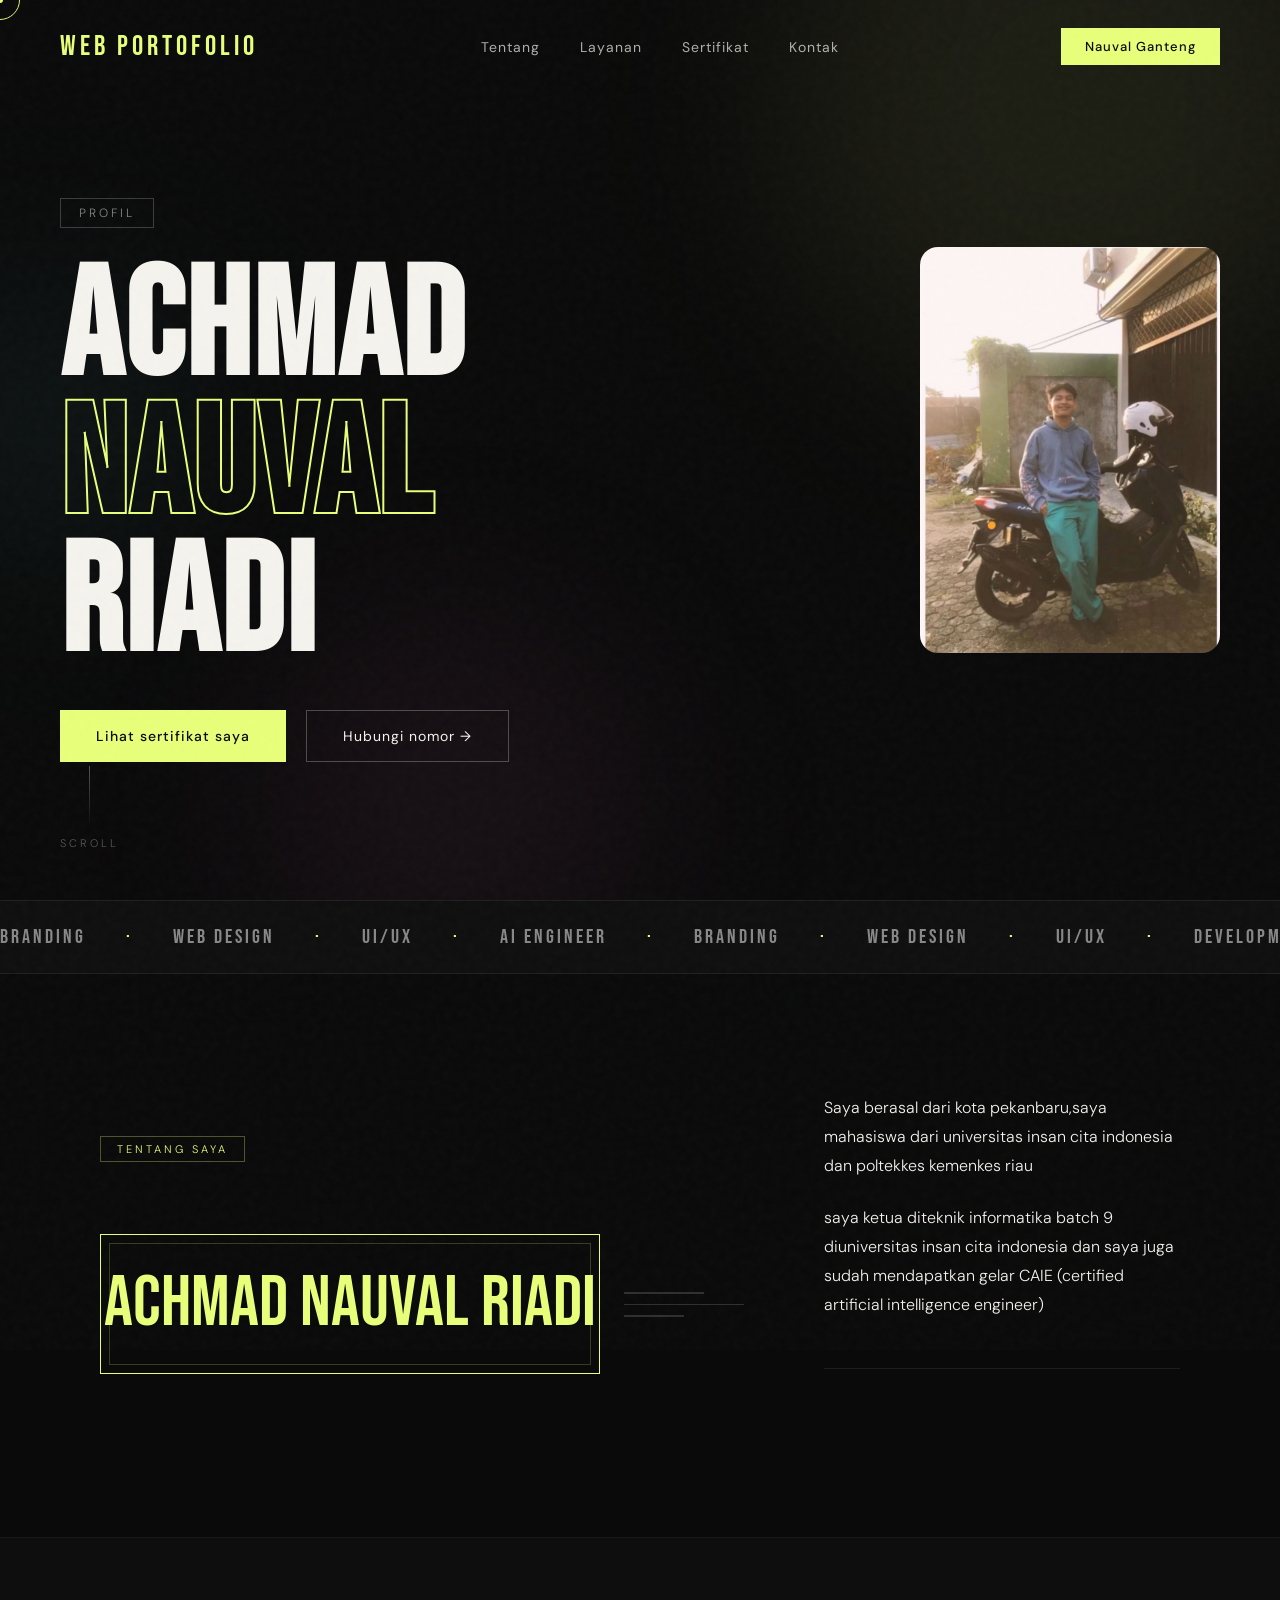
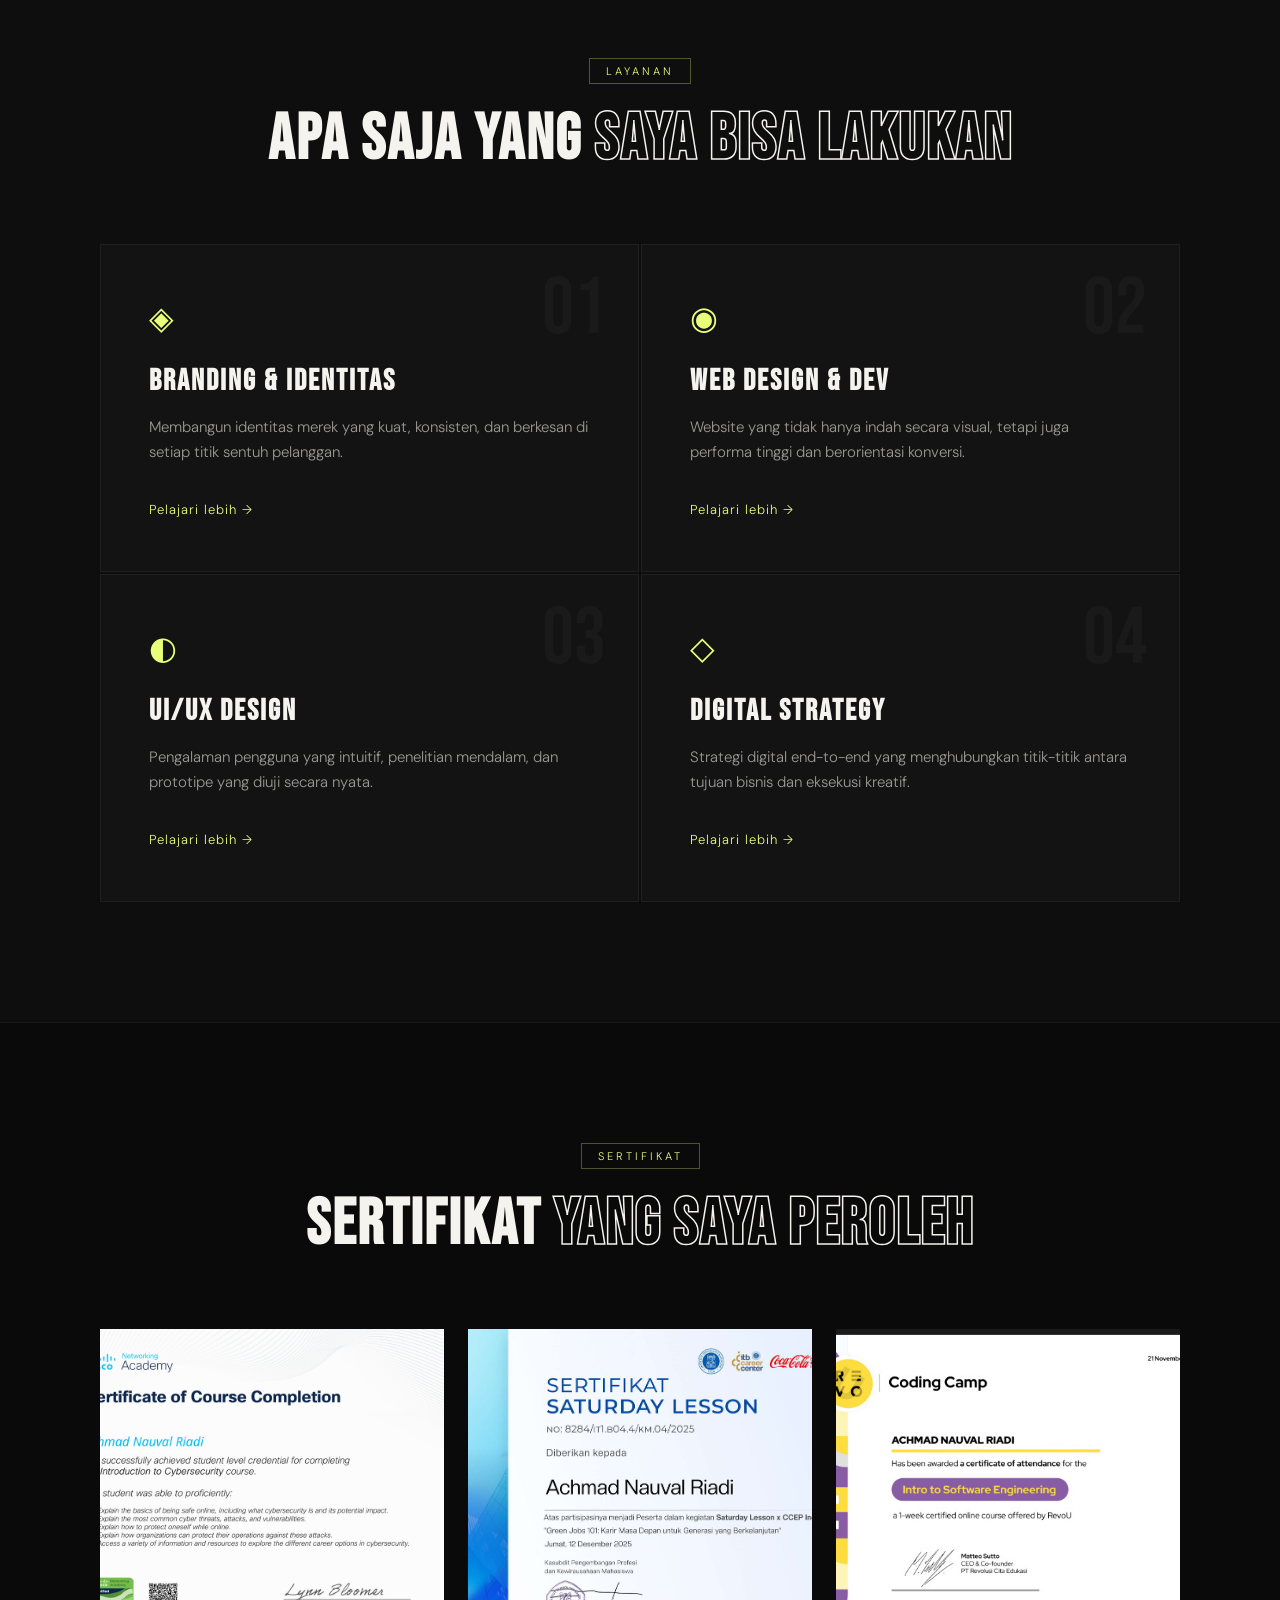
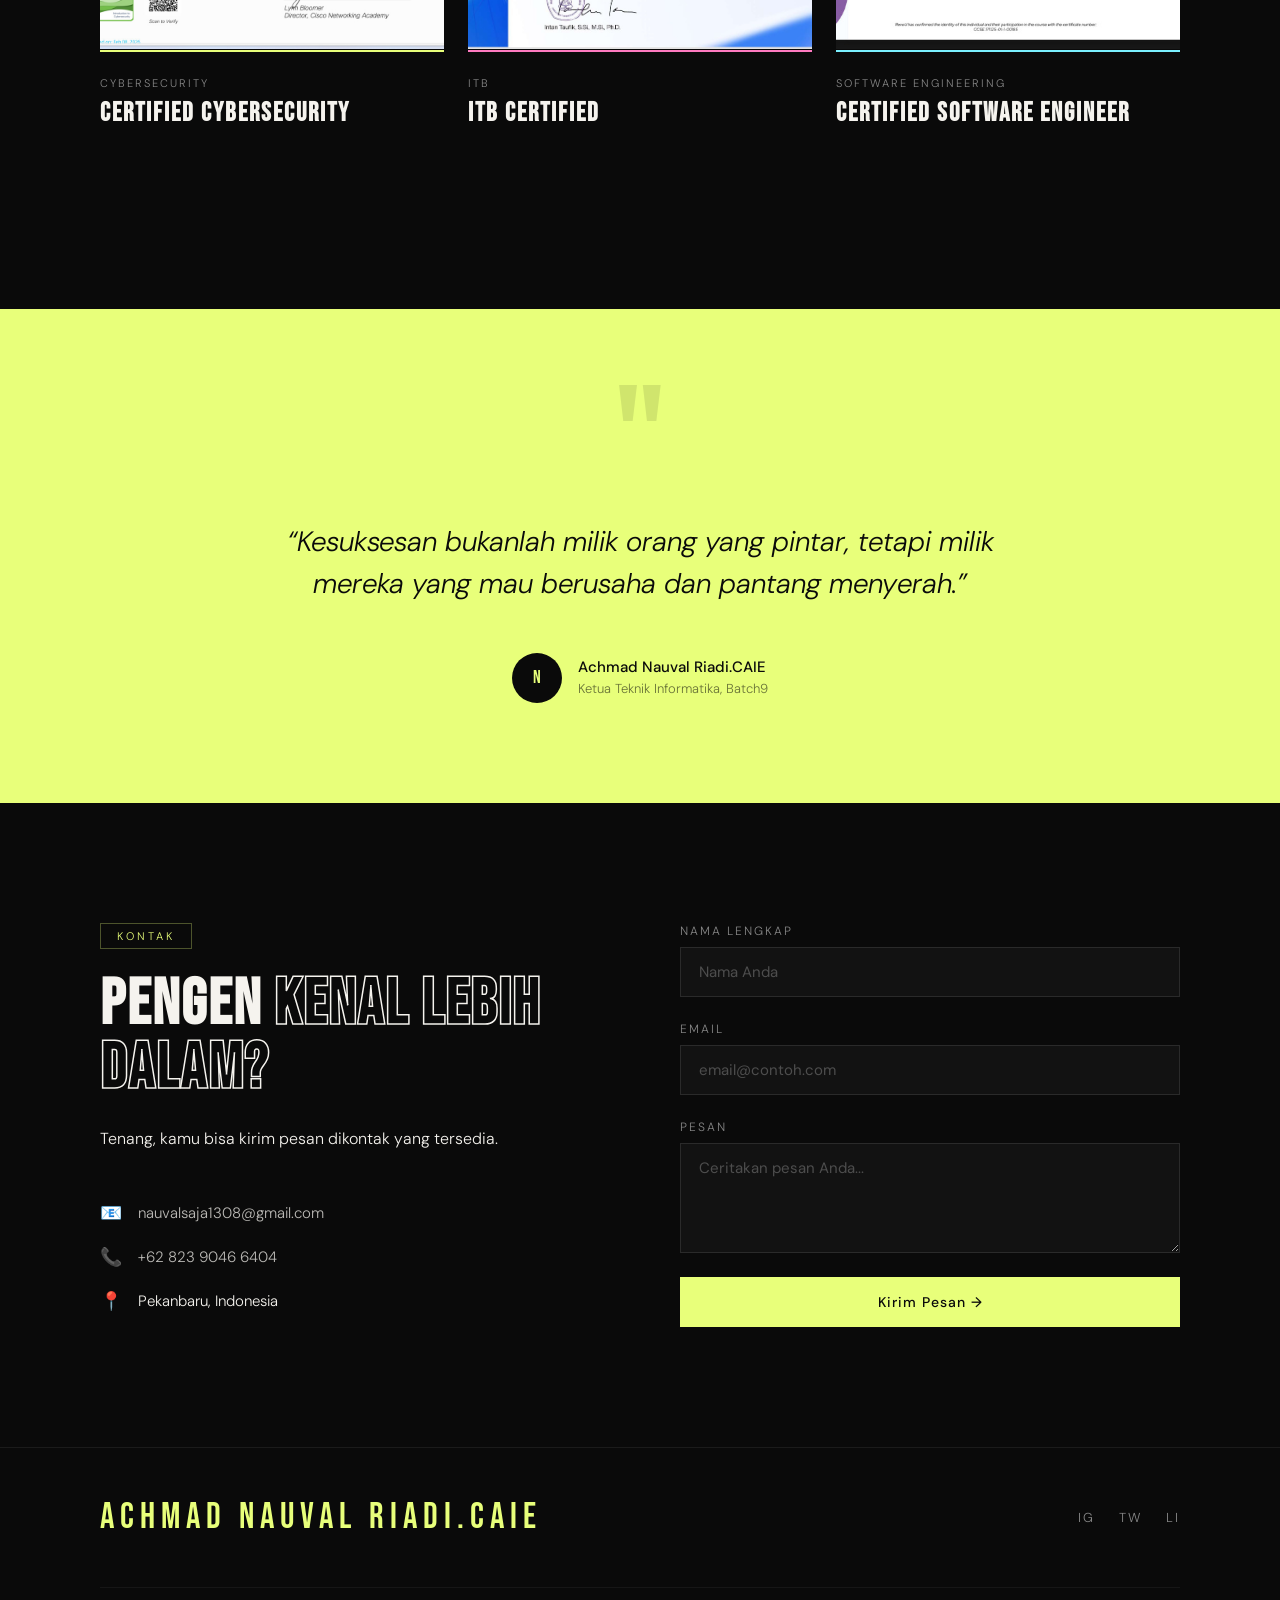
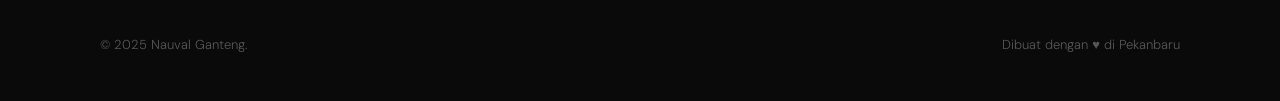
==== index.html @ 7ad29770 "first commit" ====
<!DOCTYPE html>
<html lang="id">
<head>
  <meta charset="UTF-8" />
  <meta name="viewport" content="width=device-width, initial-scale=1.0" />
  <title>WEB PORTOFOLIO </title>
  <link rel="stylesheet" href="style.css" />
  <link rel="preconnect" href="https://fonts.googleapis.com" />
  <link href="https://fonts.googleapis.com/css2?family=Bebas+Neue&family=DM+Sans:ital,wght@0,300;0,400;0,500;1,300&display=swap" rel="stylesheet" />
</head>
<body>

  <!-- Custom Cursor -->
  <div class="cursor" id="cursor"></div>
  <div class="cursor-dot" id="cursorDot"></div>

  <!-- Noise Overlay -->
  <div class="noise"></div>

  <!-- Navigation -->
  <nav class="nav" id="nav">
    <div class="nav-logo">WEB PORTOFOLIO</div>
    <ul class="nav-links">
      <li><a href="#about">Tentang</a></li>
      <li><a href="#services">Layanan</a></li>
      <li><a href="#work">Sertifikat</a></li>
      <li><a href="#contact">Kontak</a></li>
    </ul>
    <button class="nav-cta">Nauval Ganteng</button>
    <div class="hamburger" id="hamburger">
      <span></span><span></span>
    </div>
  </nav>

  <!-- Mobile Menu -->
  <div class="mobile-menu" id="mobileMenu">
    <ul>
      <li><a href="#about">Tentang</a></li>
      <li><a href="#services">Layanan</a></li>
      <li><a href="#work">sertifikat</a></li>
      <li><a href="#contact">Kontak</a></li>
    </ul>
  </div>

  <!-- Hero -->
  <section class="hero" id="hero">
    <div class="hero-bg">
      <div class="orb orb1"></div>
      <div class="orb orb2"></div>
      <div class="orb orb3"></div>
    </div>
    <img src="Images/Achmad Nauval Riadi.jpg" alt="Achmad Nauval Riadi" class="img-Right" height="200" />
    <div class="hero-content">
      <div class="hero-tag reveal">Profil</div>
      <h1 class="hero-title">
        <span class="line reveal">Achmad</span>
        <span class="line reveal delay-1 accent-outline">Nauval</span>
        <span class="line reveal delay-2 ">Riadi</span>
      </h1>
      <div class="hero-actions reveal delay-4">
        <button class="btn-primary" onclick="scrollToSection('work')">Lihat sertifikat saya</button>
        <button class="btn-ghost" onclick="scrollToSection('contact')">Hubungi nomor →</button>
      </div>
    </div>
    <div class="hero-scroll">
      <div class="scroll-line"></div>
      <span>Scroll</span>
    </div>
    </div>
  </section>

  <!-- Marquee -->
  <div class="marquee-section">
    <div class="marquee-track">
      <span>Branding</span><span>·</span>
      <span>Web Design</span><span>·</span>
      <span>UI/UX</span><span>·</span>
      <span>AI ENGINEER</span><span>·</span>
      <span>Branding</span><span>·</span>
      <span>Web Design</span><span>·</span>
      <span>UI/UX</span><span>·</span>
      <span>Development</span><span>·</span>
      <span>Branding</span><span>·</span>
      <span>Web Design</span><span>·</span>
      <span>UI/UX</span><span>·</span>
      <span>AI ENGINEER</span><span>·</span>
      <span>Branding</span><span>·</span>
      <span>Web Design</span><span>·</span>
      <span>UI/UX</span><span>·</span>
      <span>Development</span><span>·</span>
      <span>Branding</span><span>·</span>
      <span>Web Design</span><span>·</span>
      <span>UI/UX</span><span>·</span>
      <span>AI ENGINEER</span><span>·</span>
    </div>
  </div>

  <!-- About -->
  <section class="about" id="about">
    <div class="container">
      <div class="about-grid">
        <div class="about-left">
          <div class="section-tag reveal">Tentang Saya</div>
          <div class="about-visual reveal">
            <div class="visual-box">
              <div class="visual-inner">
                <span>Achmad Nauval Riadi</span>
              </div>
            </div>
            <div class="visual-lines">
              <div class="vline"></div>
              <div class="vline"></div>
              <div class="vline"></div>
            </div>
          </div>
        </div>
        <div class="about-right">
          <p class="about-text reveal">Saya berasal dari kota pekanbaru,saya mahasiswa dari universitas insan cita indonesia dan poltekkes kemenkes riau</p>
          <p class="about-text reveal delay-1">saya ketua diteknik informatika batch 9 diuniversitas insan cita indonesia dan saya juga sudah mendapatkan gelar  CAIE (certified artificial intelligence engineer)</p>
          <div class="about-stats reveal delay-2">
            <div class="stat">
            </div>
          </div>
        </div>
      </div>
    </div>
  </section>

  <!-- Services -->
  <section class="services" id="services">
    <div class="container">
      <div class="section-header">
        <div class="section-tag reveal">Layanan</div>
        <h2 class="section-title reveal">Apa Saja  yang <em>Saya Bisa lakukan</em></h2>
      </div>
      <div class="services-grid">
        <div class="service-card reveal" data-index="01">
          <div class="service-icon">◈</div>
          <h3>Branding & Identitas</h3>
          <p>Membangun identitas merek yang kuat, konsisten, dan berkesan di setiap titik sentuh pelanggan.</p>
          <a href="#" class="service-link">Pelajari lebih →</a>
        </div>
        <div class="service-card reveal delay-1" data-index="02">
          <div class="service-icon">◉</div>
          <h3>Web Design & Dev</h3>
          <p>Website yang tidak hanya indah secara visual, tetapi juga performa tinggi dan berorientasi konversi.</p>
          <a href="#" class="service-link">Pelajari lebih →</a>
        </div>
        <div class="service-card reveal delay-2" data-index="03">
          <div class="service-icon">◐</div>
          <h3>UI/UX Design</h3>
          <p>Pengalaman pengguna yang intuitif, penelitian mendalam, dan prototipe yang diuji secara nyata.</p>
          <a href="#" class="service-link">Pelajari lebih →</a>
        </div>
        <div class="service-card reveal delay-3" data-index="04">
          <div class="service-icon">◇</div>
          <h3>Digital Strategy</h3>
          <p>Strategi digital end-to-end yang menghubungkan titik-titik antara tujuan bisnis dan eksekusi kreatif.</p>
          <a href="#" class="service-link">Pelajari lebih →</a>
        </div>
      </div>
    </div>
  </section>

  <!-- Work -->
  <section class="work" id="work">
    <div class="container">
      <div class="section-header">
        <div class="section-tag reveal">Sertifikat</div>
        <h2 class="section-title reveal">Sertifikat  <em>yang saya peroleh</em></h2>
      </div>
      <div class="work-grid">
        <!-- Sertifikat 1 -->
        <div class="work-card reveal delay-1">
          <div class="work-img">
            <img src="Image/cybersecurity.jpg" alt="Sertifikat Cybersecurity" style="width: 100%; height: 100%; object-fit: cover;" />
          </div>
          <div class="work-info" style="--c: var(--accent);">
            <span class="work-cat">Cybersecurity</span>
            <h3>Certified Cybersecurity  </h3>
          </div>
        </div>
        <!-- Sertifikat 2 -->
        <div class="work-card reveal delay-2">
          <div class="work-img">
            <img src="Image/sertifikat itb.jpg" alt="Sertifikat ITB" style="width: 100%; height: 100%; object-fit: cover;" />
          </div>
          <div class="work-info" style="--c: var(--accent2);">
            <span class="work-cat">ITB</span>
            <h3>ITB Certified </h3>
          </div>
        </div>
        <!-- Sertifikat 3 -->
        <div class="work-card reveal delay-3">
          <div class="work-img">
            <img src="Image/software Engineer.jpg" alt="Sertifikat Software Engineer" style="width: 100%; height: 100%; object-fit: cover;" />
          </div>
          <div class="work-info" style="--c: #7af0ff;">
            <span class="work-cat">Software Engineering</span>
            <h3>Certified Software Engineer </h3>
          </div>
        </div>
      </div>
    </div>
  </section>

  <!-- Testimonial -->
  <section class="testimonial">
    <div class="container">
      <div class="testimonial-inner reveal">
        <div class="quote-mark">"</div>
        <blockquote>“Kesuksesan bukanlah milik orang yang pintar, tetapi milik mereka yang mau berusaha dan pantang menyerah.”</blockquote>
        <div class="testimonial-author">
          <div class="author-avatar">N</div>
          <div>
            <strong>Achmad Nauval Riadi.CAIE</strong>
            <span>Ketua Teknik Informatika, Batch9</span>
          </div>
        </div>
      </div>
    </div>
  </section>

  <!-- Contact -->
  <section class="contact" id="contact">
    <div class="container">
      <div class="contact-grid">
        <div class="contact-left">
          <div class="section-tag reveal">Kontak</div>
          <h2 class="section-title reveal">Pengen <em>Kenal lebih dalam?</em></h2>
          <p class="reveal delay-1">Tenang, kamu bisa kirim pesan dikontak yang tersedia.</p>
          <div class="contact-info reveal delay-2">
            <div class="contact-item">
              <span>📧</span>
              <a href="mailto:nauvalsaja1308@gmail.com">nauvalsaja1308@gmail.com</a>
            </div>
            <div class="contact-item">
              <span>📞</span>
              <a href="tel:+6282390466404">+62 823 9046 6404</a>
            </div>
            <div class="contact-item">
              <span>📍</span>
              <span>Pekanbaru, Indonesia</span>
            </div>
          </div>
        </div>
        <div class="contact-right reveal delay-1">
          <form class="contact-form" id="contactForm">
            <div class="form-group">
              <label>Nama Lengkap</label>
              <input type="text" name="name" placeholder="Nama Anda" required />
            </div>
            <div class="form-group">
              <label>Email</label>
              <input type="email" name="email" placeholder="email@contoh.com" required />
            </div>
             <div class="form-group">
              <label>Pesan</label>
              <textarea name="message" rows="4" placeholder="Ceritakan pesan Anda..."></textarea>
            </div>
            <button type="submit" class="btn-primary full-width">Kirim Pesan →</button>
          </form>
        </div>
      </div>
    </div>
  </section>

  <!-- Footer -->
  <footer class="footer">
    <div class="container">
      <div class="footer-top">
        <div class="footer-logo">Achmad Nauval Riadi.CAIE</div>
        <div class="footer-social">
          <a href="#">IG</a>
          <a href="#">TW</a>
          <a href="#">LI</a>
        </div>
      </div>
      <div class="footer-bottom">
        <span>© 2025 Nauval Ganteng.</span>
        <span>Dibuat dengan ♥ di Pekanbaru</span>
      </div>
    </div>
  </footer>

  <script src="script.js"></script>
</body>
</html>
---- style.css ----
/* ==========================================
   NEXUS — Modern Digital Agency CSS
   ========================================== */

:root {
  --black: #0a0a0a;
  --white: #f5f3ee;
  --accent: #e8ff7a;
  --accent2: #ff7ac0;
  --gray: #1e1e1e;
  --gray-mid: #3a3a3a;
  --gray-light: #888;
  --font-display: 'Bebas Neue', sans-serif;
  --font-body: 'DM Sans', sans-serif;
  --ease: cubic-bezier(0.23, 1, 0.32, 1);
}

*, *::before, *::after {
  margin: 0;
  padding: 0;
  box-sizing: border-box;
}

html {
  scroll-behavior: smooth;
  font-size: 16px;
}

body {
  background: var(--black);
  color: var(--white);
  font-family: var(--font-body);
  font-weight: 300;
  overflow-x: hidden;
  cursor: none;
}

/* ==========================================
   CUSTOM CURSOR
   ========================================== */
.cursor {
  width: 40px;
  height: 40px;
  border: 1.5px solid var(--accent);
  border-radius: 50%;
  position: fixed;
  top: 0; left: 0;
  pointer-events: none;
  z-index: 9999;
  transition: transform 0.15s var(--ease), opacity 0.3s;
  transform: translate(-50%, -50%);
  mix-blend-mode: difference;
}

.cursor-dot {
  width: 6px;
  height: 6px;
  background: var(--accent);
  border-radius: 50%;
  position: fixed;
  top: 0; left: 0;
  pointer-events: none;
  z-index: 10000;
  transform: translate(-50%, -50%);
  transition: transform 0.05s;
}

body:hover .cursor { opacity: 1; }

/* ==========================================
   NOISE OVERLAY
   ========================================== */
.noise {
  position: fixed;
  inset: -50%;
  width: 200%;
  height: 200%;
  background-image: url("data:image/svg+xml,%3Csvg viewBox='0 0 256 256' xmlns='http://www.w3.org/2000/svg'%3E%3Cfilter id='noise'%3E%3CfeTurbulence type='fractalNoise' baseFrequency='0.9' numOctaves='4' stitchTiles='stitch'/%3E%3C/filter%3E%3Crect width='100%25' height='100%25' filter='url(%23noise)'/%3E%3C/svg%3E");
  opacity: 0.028;
  pointer-events: none;
  z-index: 9000;
  animation: noiseAnim 0.2s steps(1) infinite;
}

@keyframes noiseAnim {
  0%   { transform: translate(0, 0); }
  25%  { transform: translate(-5%, 5%); }
  50%  { transform: translate(5%, -5%); }
  75%  { transform: translate(-3%, 3%); }
}

/* ==========================================
   NAVIGATION
   ========================================== */
.nav {
  position: fixed;
  top: 0; left: 0; right: 0;
  display: flex;
  align-items: center;
  justify-content: space-between;
  padding: 28px 60px;
  z-index: 1000;
  transition: padding 0.4s var(--ease), background 0.4s;
}

.nav.scrolled {
  padding: 18px 60px;
  background: rgba(10,10,10,0.9);
  backdrop-filter: blur(20px);
  border-bottom: 1px solid rgba(255,255,255,0.06);
}

.nav-logo {
  font-family: var(--font-display);
  font-size: 28px;
  letter-spacing: 4px;
  color: var(--accent);
}

.nav-links {
  display: flex;
  list-style: none;
  gap: 40px;
}

.nav-links a {
  text-decoration: none;
  color: var(--white);
  font-size: 14px;
  letter-spacing: 1px;
  font-weight: 400;
  opacity: 0.7;
  transition: opacity 0.3s;
  position: relative;
}

.nav-links a::after {
  content: '';
  position: absolute;
  bottom: -4px;
  left: 0;
  width: 0;
  height: 1px;
  background: var(--accent);
  transition: width 0.3s var(--ease);
}

.nav-links a:hover { opacity: 1; }
.nav-links a:hover::after { width: 100%; }

.nav-cta {
  background: var(--accent);
  color: var(--black);
  border: none;
  padding: 10px 24px;
  font-family: var(--font-body);
  font-weight: 500;
  font-size: 13px;
  letter-spacing: 1px;
  cursor: none;
  transition: all 0.3s var(--ease);
}

.nav-cta:hover {
  background: var(--white);
  transform: translateY(-2px);
}

.hamburger {
  display: none;
  flex-direction: column;
  gap: 6px;
  cursor: none;
}

.hamburger span {
  display: block;
  width: 26px;
  height: 1.5px;
  background: var(--white);
  transition: all 0.3s var(--ease);
}

/* Mobile Menu */
.mobile-menu {
  position: fixed;
  inset: 0;
  background: var(--black);
  z-index: 900;
  display: flex;
  align-items: center;
  justify-content: center;
  transform: translateX(-100%);
  transition: transform 0.5s var(--ease);
}

.mobile-menu.open { transform: translateX(0); }

.mobile-menu ul {
  list-style: none;
  text-align: center;
}

.mobile-menu ul li {
  margin: 20px 0;
}

.mobile-menu ul li a {
  font-family: var(--font-display);
  font-size: 56px;
  color: var(--white);
  text-decoration: none;
  letter-spacing: 3px;
  transition: color 0.3s;
}

.mobile-menu ul li a:hover { color: var(--accent); }

/* ==========================================
   HERO
   ========================================== */
.hero {
  min-height: 100vh;
  display: flex;
  align-items: center;
  position: relative;
  overflow: hidden;
  padding: 140px 60px 80px;
}

.hero-bg {
  position: absolute;
  inset: 0;
  overflow: hidden;
}

.orb {
  position: absolute;
  border-radius: 50%;
  filter: blur(100px);
}

.orb1 {
  width: 600px;
  height: 600px;
  background: rgba(232,255,122,0.08);
  top: -200px;
  right: -100px;
  animation: orbFloat 8s ease-in-out infinite;
}

.orb2 {
  width: 400px;
  height: 400px;
  background: rgba(255,122,192,0.06);
  bottom: -100px;
  left: 20%;
  animation: orbFloat 10s ease-in-out infinite reverse;
}

.orb3 {
  width: 300px;
  height: 300px;
  background: rgba(122,240,255,0.05);
  top: 30%;
  left: -100px;
  animation: orbFloat 12s ease-in-out infinite 2s;
}

@keyframes orbFloat {
  0%, 100% { transform: translateY(0) scale(1); }
  50% { transform: translateY(-40px) scale(1.05); }
}

.hero-content {
  position: relative;
  z-index: 2;
  max-width: 900px;
}

.hero-tag {
  display: inline-block;
  border: 1px solid rgba(255,255,255,0.2);
  padding: 6px 18px;
  font-size: 12px;
  letter-spacing: 3px;
  text-transform: uppercase;
  margin-bottom: 32px;
  color: var(--gray-light);
}

.hero-title {
  font-family: var(--font-display);
  font-size: clamp(72px, 12vw, 160px);
  line-height: 0.9;
  letter-spacing: 2px;
  margin-bottom: 36px;
  display: block;
}

.hero-title .line {
  display: block;
}

.hero-title .accent-outline {
  -webkit-text-stroke: 2px var(--accent);
  color: transparent;
}

/* ==========================================
   HERO IMAGE
   ========================================== */
.img-Right {
  position: absolute;
  top: 50%;
  right: 60px;
  transform: translateY(-50%);
  width: 300px;
  height: auto;
  border-radius: 18px;
  object-fit: cover;
  z-index: 1;
}

@media (max-width: 1024px) {
  .img-Right {
    right: 40px;
    width: 250px;
  }
}

@media (max-width: 768px) {
  .img-Right {
    width: 180px;
    position: relative;
    right: auto;
    margin-top: 24px;
    transform: none;
  }
}

.hero-desc {
  font-size: 18px;
  line-height: 1.7;
  opacity: 0.65;
  max-width: 520px;
  margin-bottom: 48px;
}

.hero-actions {
  display: flex;
  gap: 20px;
  flex-wrap: wrap;
}

.btn-primary {
  background: var(--accent);
  color: var(--black);
  border: none;
  padding: 16px 36px;
  font-family: var(--font-body);
  font-weight: 500;
  font-size: 14px;
  letter-spacing: 1px;
  cursor: none;
  transition: all 0.3s var(--ease);
  position: relative;
  overflow: hidden;
}

.btn-primary::before {
  content: '';
  position: absolute;
  inset: 0;
  background: var(--white);
  transform: translateX(-110%);
  transition: transform 0.4s var(--ease);
}

.btn-primary:hover::before { transform: translateX(0); }
.btn-primary span, .btn-primary { position: relative; z-index: 1; }
.btn-primary:hover { transform: translateY(-3px); box-shadow: 0 12px 40px rgba(232,255,122,0.25); }

.btn-ghost {
  background: transparent;
  color: var(--white);
  border: 1px solid rgba(255,255,255,0.25);
  padding: 16px 36px;
  font-family: var(--font-body);
  font-weight: 400;
  font-size: 14px;
  letter-spacing: 1px;
  cursor: none;
  transition: all 0.3s var(--ease);
}

.btn-ghost:hover {
  border-color: var(--white);
  transform: translateY(-3px);
}

.full-width { width: 100%; }

.hero-scroll {
  position: absolute;
  bottom: 50px;
  left: 60px;
  display: flex;
  flex-direction: column;
  align-items: center;
  gap: 10px;
  font-size: 11px;
  letter-spacing: 3px;
  text-transform: uppercase;
  color: var(--gray-light);
  opacity: 0.6;
}

.scroll-line {
  width: 1px;
  height: 60px;
  background: linear-gradient(to bottom, var(--gray-light), transparent);
  animation: scrollAnim 1.5s ease-in-out infinite;
}

@keyframes scrollAnim {
  0%, 100% { opacity: 0; transform: scaleY(0); transform-origin: top; }
  50% { opacity: 1; transform: scaleY(1); }
}

.hero-counter {
  position: absolute;
  bottom: 50px;
  right: 60px;
  display: flex;
  gap: 48px;
  text-align: right;
}

.counter-item span.count {
  font-family: var(--font-display);
  font-size: 52px;
  color: var(--accent);
  line-height: 1;
}

.counter-item > span:not(.count) {
  font-family: var(--font-display);
  font-size: 52px;
  color: var(--accent);
}

.counter-item p {
  font-size: 12px;
  color: var(--gray-light);
  letter-spacing: 1px;
  margin-top: 4px;
}

/* ==========================================
   MARQUEE
   ========================================== */
.marquee-section {
  overflow: hidden;
  padding: 24px 0;
  border-top: 1px solid rgba(255,255,255,0.07);
  border-bottom: 1px solid rgba(255,255,255,0.07);
  background: rgba(255,255,255,0.02);
}

.marquee-track {
  display: flex;
  gap: 40px;
  white-space: nowrap;
  animation: marquee 18s linear infinite;
  font-family: var(--font-display);
  font-size: 20px;
  letter-spacing: 3px;
  color: var(--gray-light);
}

.marquee-track span:nth-child(even) {
  color: var(--accent);
}

@keyframes marquee {
  from { transform: translateX(0); }
  to { transform: translateX(-50%); }
}

/* ==========================================
   CONTAINER
   ========================================== */
.container {
  max-width: 1200px;
  margin: 0 auto;
  padding: 0 60px;
}

/* ==========================================
   SECTION STYLES
   ========================================== */
.section-tag {
  display: inline-block;
  border: 1px solid rgba(232,255,122,0.3);
  color: var(--accent);
  padding: 5px 16px;
  font-size: 11px;
  letter-spacing: 3px;
  text-transform: uppercase;
  margin-bottom: 24px;
}

.section-title {
  font-family: var(--font-display);
  font-size: clamp(42px, 5vw, 72px);
  letter-spacing: 2px;
  line-height: 1;
  margin-bottom: 24px;
}

.section-title em {
  font-style: normal;
  -webkit-text-stroke: 1.5px var(--white);
  color: transparent;
}

.section-header {
  text-align: center;
  margin-bottom: 72px;
}

/* ==========================================
   ABOUT
   ========================================== */
.about {
  padding: 120px 0;
}

.about-grid {
  display: grid;
  grid-template-columns: 1fr 1fr;
  gap: 80px;
  align-items: center;
}

.about-visual {
  display: flex;
  align-items: center;
  gap: 24px;
  margin-top: 48px;
}

.visual-box {
  width: 500px;
  height: 140px;
  border: 1.5px solid var(--accent);
  display: flex;
  align-items: center;
  justify-content: center;
  position: relative;
  flex-shrink: 0;
}

.visual-box::before {
  content: '';
  position: absolute;
  inset: 8px;
  border: 1px solid rgba(232,255,122,0.2);
}

.visual-inner {
  font-family: var(--font-display);
  font-size: 72px;
  color: var(--accent);
  line-height: 1;
}

.visual-lines {
  display: flex;
  flex-direction: column;
  gap: 10px;
}

.vline {
  height: 1.5px;
  background: rgba(255,255,255,0.15);
  animation: vlineGrow 2s ease-in-out infinite;
}

.vline:nth-child(1) { width: 80px; }
.vline:nth-child(2) { width: 120px; animation-delay: 0.3s; }
.vline:nth-child(3) { width: 60px; animation-delay: 0.6s; }

@keyframes vlineGrow {
  0%, 100% { opacity: 0.3; }
  50% { opacity: 1; }
}

.about-text {
  font-size: 16px;
  line-height: 1.8;
  opacity: 0.7;
  margin-bottom: 24px;
}

.about-stats {
  display: flex;
  gap: 48px;
  margin-top: 48px;
  padding-top: 48px;
  border-top: 1px solid rgba(255,255,255,0.08);
}

.stat strong {
  font-family: var(--font-display);
  font-size: 52px;
  color: var(--accent);
  display: block;
  line-height: 1;
}

.stat span {
  font-size: 13px;
  color: var(--gray-light);
  letter-spacing: 1px;
}

/* ==========================================
   SERVICES
   ========================================== */
.services {
  padding: 120px 0;
  background: rgba(255,255,255,0.015);
  border-top: 1px solid rgba(255,255,255,0.05);
  border-bottom: 1px solid rgba(255,255,255,0.05);
}

.services-grid {
  display: grid;
  grid-template-columns: repeat(2, 1fr);
  gap: 2px;
}

.service-card {
  padding: 52px 48px;
  background: rgba(255,255,255,0.02);
  border: 1px solid rgba(255,255,255,0.05);
  position: relative;
  overflow: hidden;
  transition: all 0.4s var(--ease);
  cursor: none;
}

.service-card::before {
  content: attr(data-index);
  position: absolute;
  top: 24px;
  right: 32px;
  font-family: var(--font-display);
  font-size: 80px;
  color: rgba(255,255,255,0.03);
  line-height: 1;
  transition: color 0.4s;
}

.service-card::after {
  content: '';
  position: absolute;
  bottom: 0;
  left: 0;
  width: 0;
  height: 2px;
  background: var(--accent);
  transition: width 0.5s var(--ease);
}

.service-card:hover {
  background: rgba(232,255,122,0.03);
  transform: translateY(-4px);
}

.service-card:hover::before { color: rgba(232,255,122,0.08); }
.service-card:hover::after { width: 100%; }

.service-icon {
  font-size: 32px;
  margin-bottom: 24px;
  color: var(--accent);
  display: block;
}

.service-card h3 {
  font-family: var(--font-display);
  font-size: 30px;
  letter-spacing: 2px;
  margin-bottom: 16px;
}

.service-card p {
  font-size: 15px;
  line-height: 1.7;
  opacity: 0.6;
  margin-bottom: 32px;
}

.service-link {
  color: var(--accent);
  text-decoration: none;
  font-size: 13px;
  letter-spacing: 1px;
  transition: letter-spacing 0.3s;
}

.service-link:hover { letter-spacing: 3px; }

/* ==========================================
   WORK
   ========================================== */
.work {
  padding: 120px 0;
}

.work-grid {
  display: grid;
  grid-template-columns: repeat(3, 1fr);
  gap: 24px;
  margin-bottom: 60px;
}

.work-card {
  overflow: hidden;
  cursor: none;
  transition: transform 0.4s var(--ease);
}

.work-card:hover { transform: translateY(-8px); }

.work-img {
  height: 320px;
  position: relative;
  overflow: hidden;
  display: flex;
  align-items: center;
  justify-content: center;
  transition: transform 0.5s var(--ease);
}

.work-card:hover .work-img { transform: scale(1.03); }

.work-placeholder {
  font-family: var(--font-display);
  font-size: 120px;
  color: rgba(255,255,255,0.05);
  transition: color 0.4s;
}

.work-card:hover .work-placeholder { color: rgba(255,255,255,0.1); }

.work-info {
  padding: 24px 0 0;
  border-top: 2px solid var(--c, var(--accent));
  margin-top: 1px;
}

.work-cat {
  font-size: 11px;
  letter-spacing: 2px;
  text-transform: uppercase;
  color: var(--gray-light);
  display: block;
  margin-bottom: 8px;
}

.work-info h3 {
  font-family: var(--font-display);
  font-size: 26px;
  letter-spacing: 2px;
}

.work-cta {
  text-align: center;
}

/* ==========================================
   TESTIMONIAL
   ========================================== */
.testimonial {
  padding: 100px 0;
  background: var(--accent);
}

.testimonial-inner {
  max-width: 800px;
  margin: 0 auto;
  text-align: center;
}

.quote-mark {
  font-family: var(--font-display);
  font-size: 160px;
  color: rgba(0,0,0,0.1);
  line-height: 0.5;
  margin-bottom: 32px;
}

blockquote {
  font-size: clamp(20px, 3vw, 28px);
  color: var(--black);
  line-height: 1.5;
  font-weight: 300;
  font-style: italic;
  margin-bottom: 48px;
}

.testimonial-author {
  display: flex;
  align-items: center;
  justify-content: center;
  gap: 16px;
}

.author-avatar {
  width: 50px;
  height: 50px;
  background: var(--black);
  color: var(--accent);
  border-radius: 50%;
  display: flex;
  align-items: center;
  justify-content: center;
  font-family: var(--font-display);
  font-size: 18px;
  letter-spacing: 1px;
}

.testimonial-author strong {
  display: block;
  color: var(--black);
  font-size: 15px;
  font-weight: 500;
  text-align: left;
}

.testimonial-author span {
  color: rgba(0,0,0,0.55);
  font-size: 13px;
}

/* ==========================================
   CONTACT
   ========================================== */
.contact {
  padding: 120px 0;
}

.contact-grid {
  display: grid;
  grid-template-columns: 1fr 1fr;
  gap: 80px;
  align-items: start;
}

.contact-left p {
  font-size: 16px;
  line-height: 1.8;
  opacity: 0.65;
  margin-bottom: 48px;
}

.contact-info {
  display: flex;
  flex-direction: column;
  gap: 20px;
}

.contact-item {
  display: flex;
  align-items: center;
  gap: 16px;
  font-size: 15px;
}

.contact-item span:first-child {
  font-size: 18px;
}

.contact-item a {
  color: var(--white);
  text-decoration: none;
  opacity: 0.75;
  transition: opacity 0.3s, color 0.3s;
}

.contact-item a:hover { opacity: 1; color: var(--accent); }

/* Form */
.contact-form {
  display: flex;
  flex-direction: column;
  gap: 24px;
}

.form-group {
  display: flex;
  flex-direction: column;
  gap: 8px;
}

.form-group label {
  font-size: 12px;
  letter-spacing: 2px;
  text-transform: uppercase;
  color: var(--gray-light);
}

.form-group input,
.form-group select,
.form-group textarea {
  background: rgba(255,255,255,0.03);
  border: 1px solid rgba(255,255,255,0.1);
  color: var(--white);
  padding: 14px 18px;
  font-family: var(--font-body);
  font-size: 15px;
  outline: none;
  transition: border-color 0.3s;
  resize: vertical;
}

.form-group select option {
  background: var(--gray);
}

.form-group input:focus,
.form-group select:focus,
.form-group textarea:focus {
  border-color: var(--accent);
}

.form-group input::placeholder,
.form-group textarea::placeholder {
  color: rgba(255,255,255,0.25);
}

/* ==========================================
   FOOTER
   ========================================== */
.footer {
  border-top: 1px solid rgba(255,255,255,0.07);
  padding: 48px 0;
}

.footer-top {
  display: flex;
  justify-content: space-between;
  align-items: center;
  margin-bottom: 48px;
  padding-bottom: 48px;
  border-bottom: 1px solid rgba(255,255,255,0.05);
}

.footer-logo {
  font-family: var(--font-display);
  font-size: 36px;
  letter-spacing: 6px;
  color: var(--accent);
}

.footer-social {
  display: flex;
  gap: 24px;
}

.footer-social a {
  color: var(--gray-light);
  text-decoration: none;
  font-size: 13px;
  letter-spacing: 2px;
  transition: color 0.3s;
}

.footer-social a:hover { color: var(--accent); }

.footer-bottom {
  display: flex;
  justify-content: space-between;
  font-size: 13px;
  color: var(--gray-light);
  opacity: 0.6;
}

/* ==========================================
   REVEAL ANIMATION
   ========================================== */
.reveal {
  opacity: 0;
  transform: translateY(40px);
  transition: opacity 0.8s var(--ease), transform 0.8s var(--ease);
}

.reveal.visible {
  opacity: 1;
  transform: translateY(0);
}

.delay-1 { transition-delay: 0.1s; }
.delay-2 { transition-delay: 0.2s; }
.delay-3 { transition-delay: 0.3s; }
.delay-4 { transition-delay: 0.4s; }

/* ==========================================
   RESPONSIVE
   ========================================== */
@media (max-width: 1024px) {
  .nav { padding: 24px 40px; }
  .nav.scrolled { padding: 16px 40px; }
  .hero { padding: 140px 40px 80px; }
  .container { padding: 0 40px; }
  .hero-counter { gap: 30px; }
}

@media (max-width: 768px) {
  body { cursor: auto; }
  .cursor, .cursor-dot { display: none; }

  .nav {
    padding: 20px 24px;
  }

  .nav.scrolled { padding: 14px 24px; }

  .nav-links, .nav-cta { display: none; }

  .hamburger { display: flex; }

  .hero {
    padding: 120px 24px 80px;
    flex-direction: column;
    justify-content: flex-start;
  }

  .hero-scroll { display: none; }

  .hero-counter {
    position: static;
    margin-top: 60px;
    gap: 32px;
    flex-wrap: wrap;
  }

  .counter-item span.count,
  .counter-item > span:not(.count) {
    font-size: 36px;
  }

  .container { padding: 0 24px; }

  .about-grid,
  .contact-grid {
    grid-template-columns: 1fr;
    gap: 48px;
  }

  .services-grid,
  .work-grid {
    grid-template-columns: 1fr;
  }

  .about { padding: 80px 0; }
  .services { padding: 80px 0; }
  .work { padding: 80px 0; }
  .contact { padding: 80px 0; }

  .footer-top {
    flex-direction: column;
    gap: 24px;
    text-align: center;
  }

  .footer-bottom {
    flex-direction: column;
    gap: 12px;
    text-align: center;
  }

  .about-stats {
    flex-direction: column;
    gap: 24px;
  }

  .hero-title { font-size: clamp(56px, 16vw, 100px); }
}

@media (max-width: 480px) {
  .hero-actions { flex-direction: column; }
  .btn-primary, .btn-ghost { width: 100%; text-align: center; }
  .testimonial { padding: 72px 0; }
  blockquote { font-size: 18px; }
}
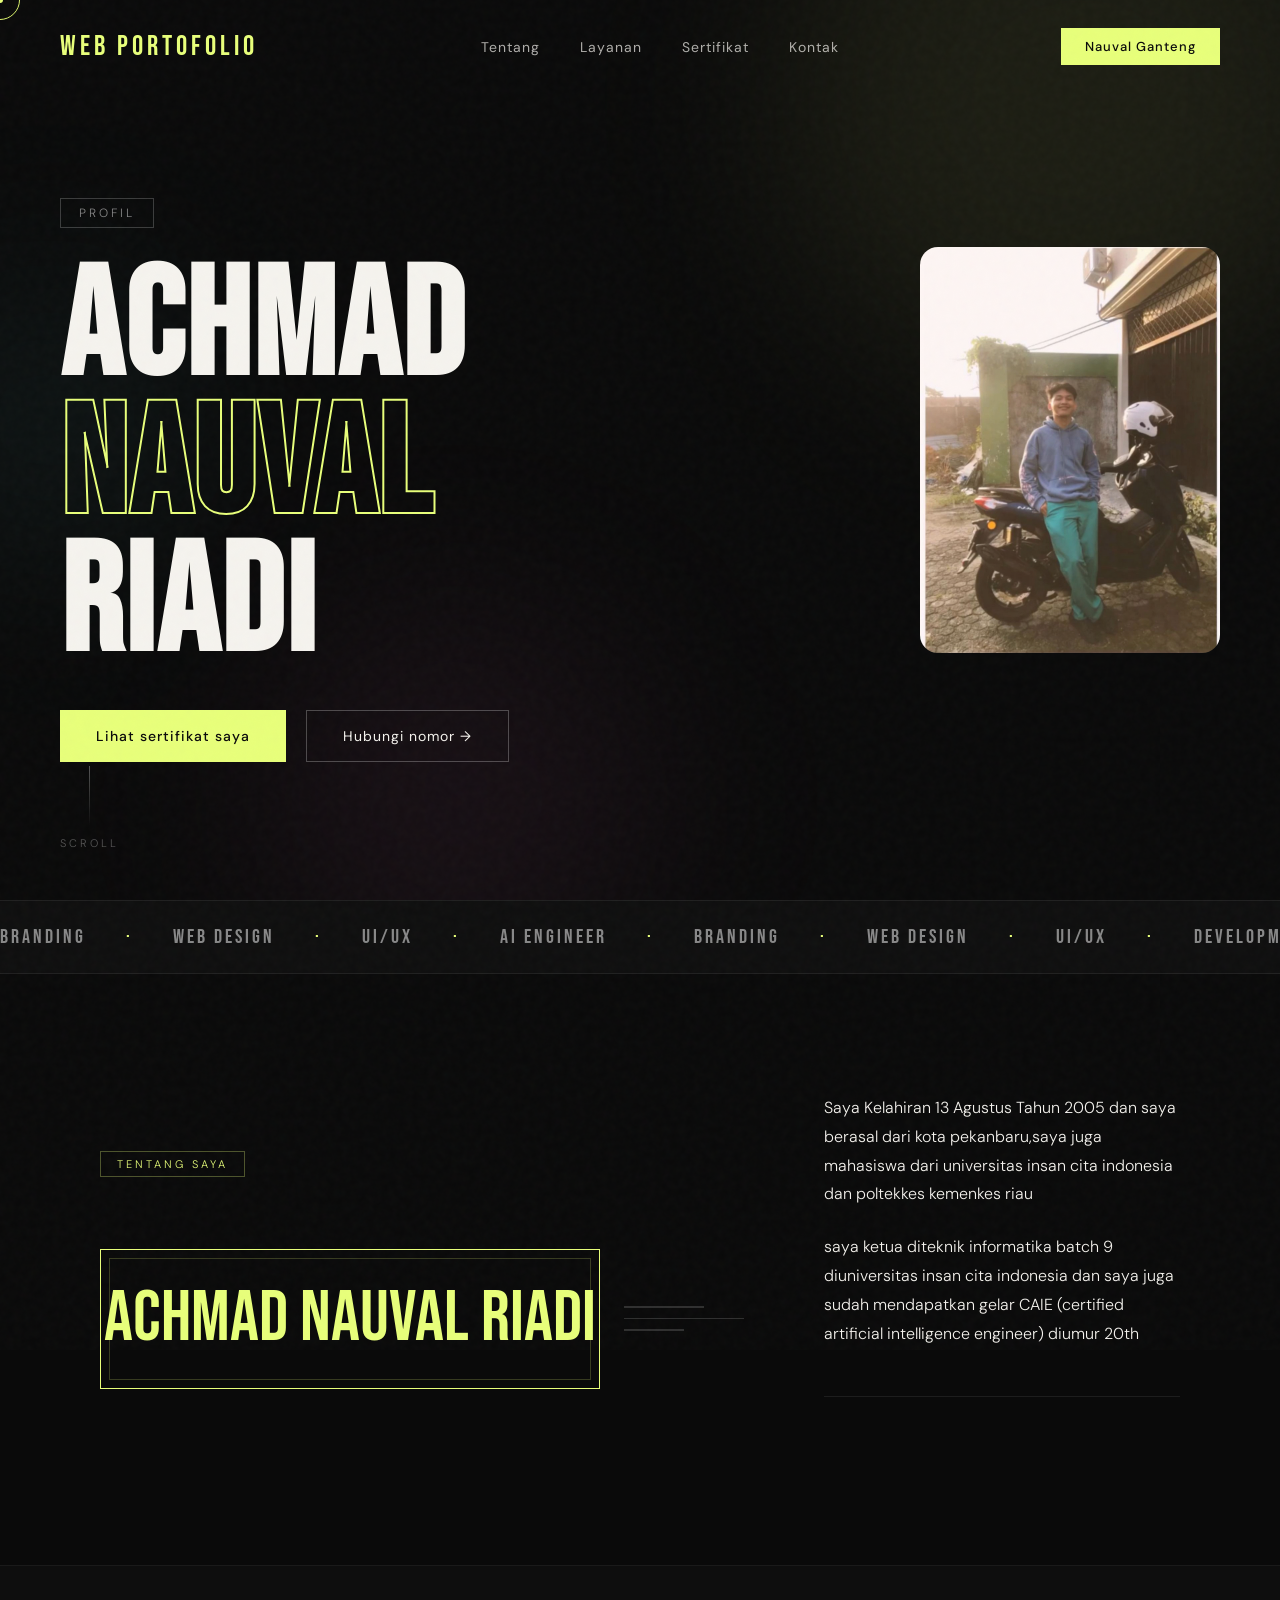
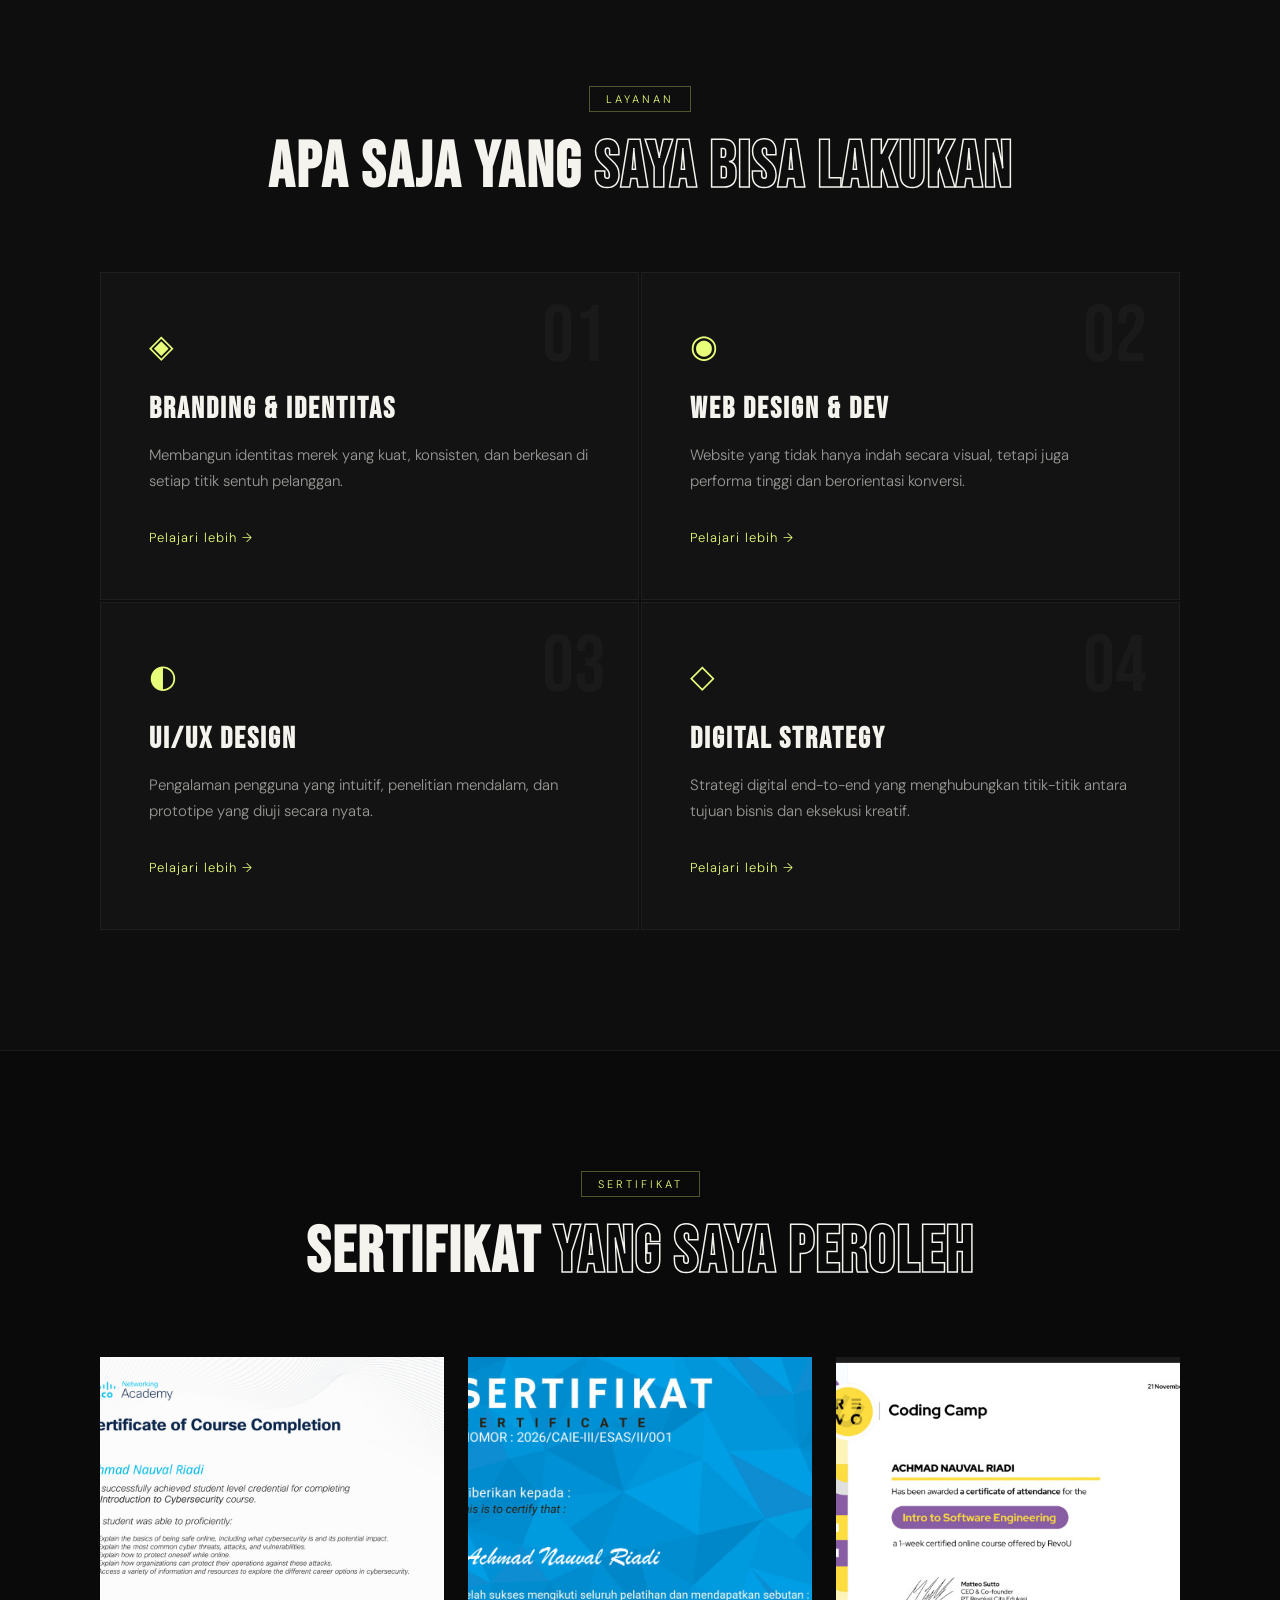
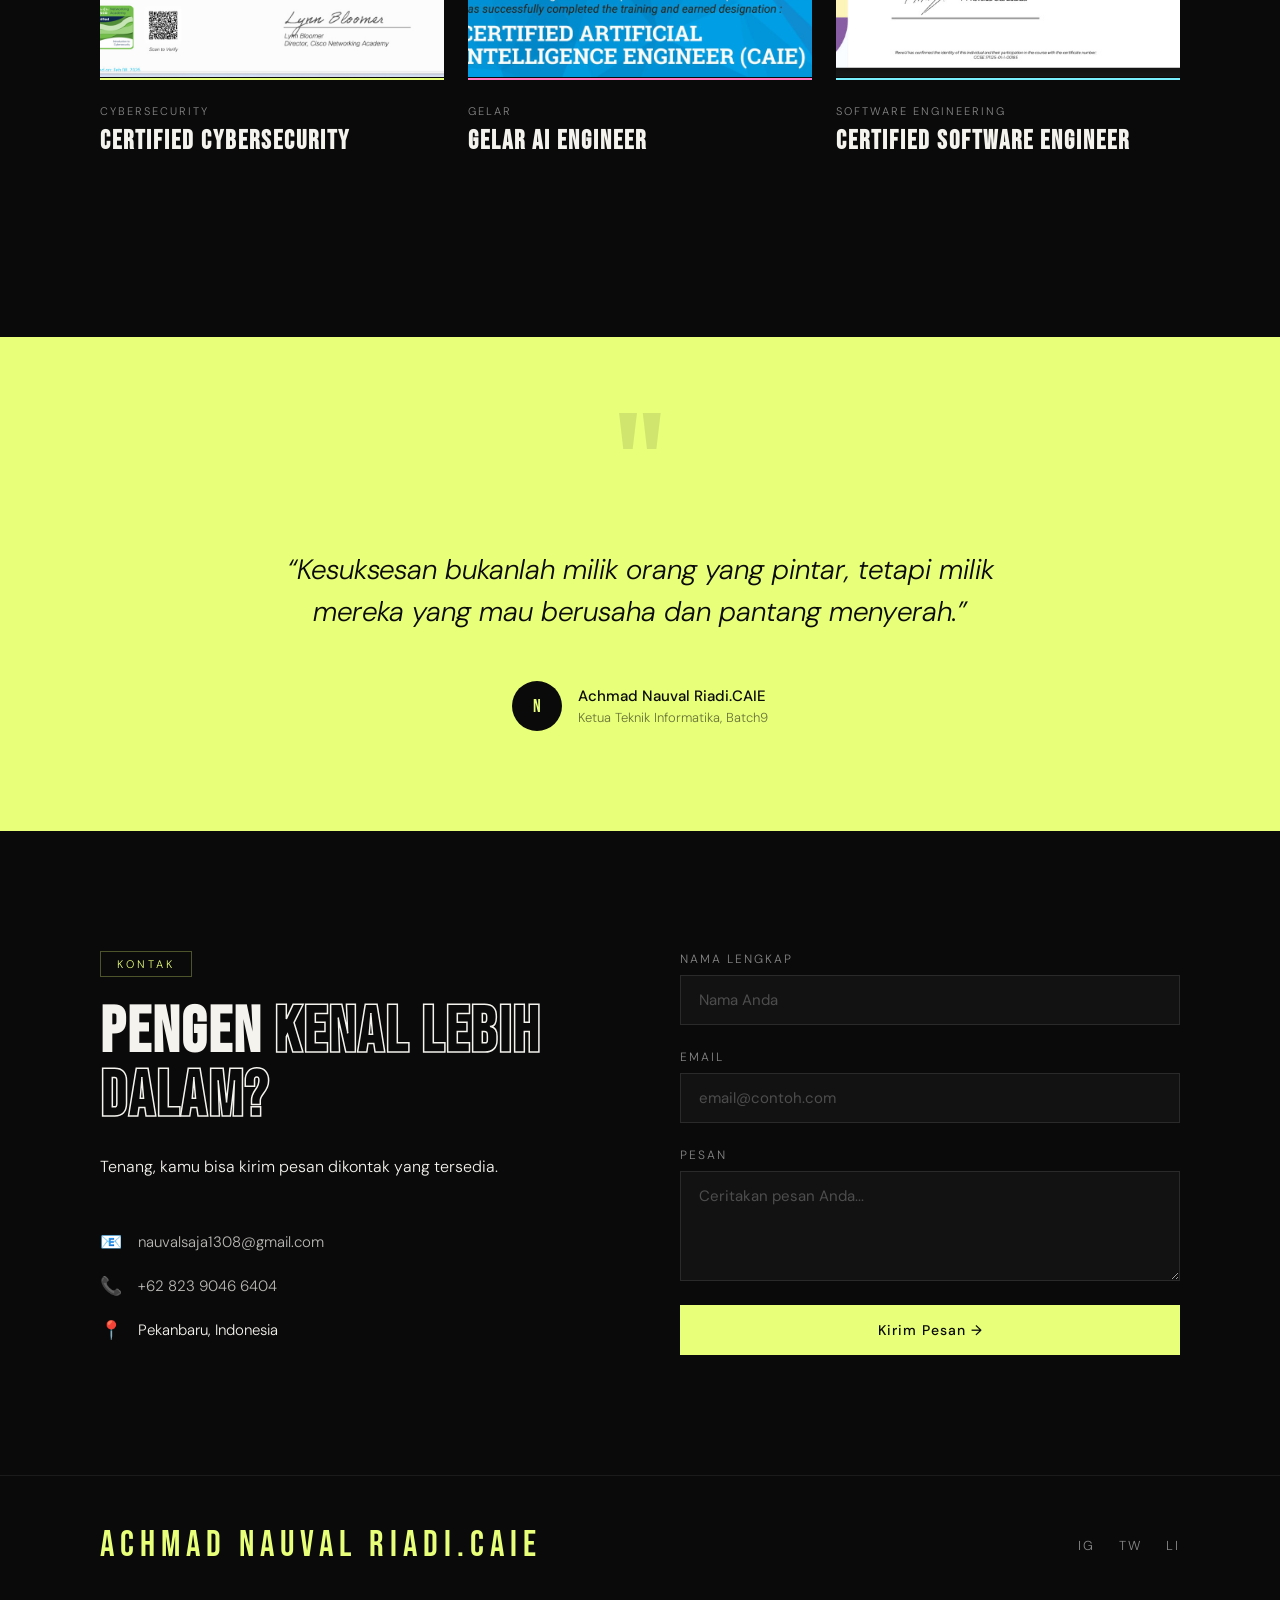
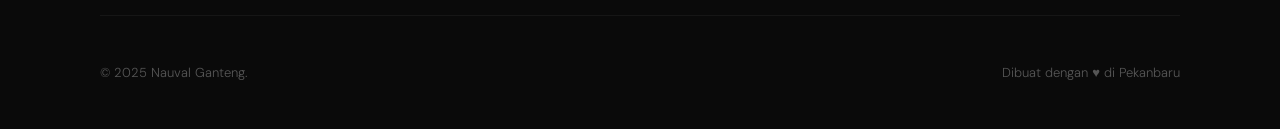
==== commit 14ea76d2: "first commit" ====
--- a/index.html
+++ b/index.html
@@ -115,8 +115,8 @@
           </div>
         </div>
         <div class="about-right">
-          <p class="about-text reveal">Saya berasal dari kota pekanbaru,saya mahasiswa dari universitas insan cita indonesia dan poltekkes kemenkes riau</p>
-          <p class="about-text reveal delay-1">saya ketua diteknik informatika batch 9 diuniversitas insan cita indonesia dan saya juga sudah mendapatkan gelar  CAIE (certified artificial intelligence engineer)</p>
+          <p class="about-text reveal">Saya Kelahiran 13 Agustus  Tahun 2005  dan saya  berasal dari kota pekanbaru,saya juga mahasiswa dari universitas insan cita indonesia dan poltekkes kemenkes riau</p>
+          <p class="about-text reveal delay-1">saya ketua diteknik informatika batch 9 diuniversitas insan cita indonesia dan saya juga sudah mendapatkan gelar  CAIE (certified artificial intelligence engineer) diumur 20th</p>
           <div class="about-stats reveal delay-2">
             <div class="stat">
             </div>
@@ -183,11 +183,11 @@
         <!-- Sertifikat 2 -->
         <div class="work-card reveal delay-2">
           <div class="work-img">
-            <img src="Image/sertifikat itb.jpg" alt="Sertifikat ITB" style="width: 100%; height: 100%; object-fit: cover;" />
+            <img src="Image/Gelar.jpg" alt="Gelar" style="width: 100%; height: 100%; object-fit: cover;" />
           </div>
           <div class="work-info" style="--c: var(--accent2);">
-            <span class="work-cat">ITB</span>
-            <h3>ITB Certified </h3>
+            <span class="work-cat">Gelar</span>
+            <h3>Gelar AI Engineer</h3>
           </div>
         </div>
         <!-- Sertifikat 3 -->
--- a/style.css
+++ b/style.css
@@ -1,5 +1,6 @@
 /* ==========================================
-   NEXUS — Modern Digital Agency CSS
+   Achmad Nauval Riadi - Portfolio Template
+   Designed & Coded by Achmad Nauval Riadi
    ========================================== */
 
 :root {
